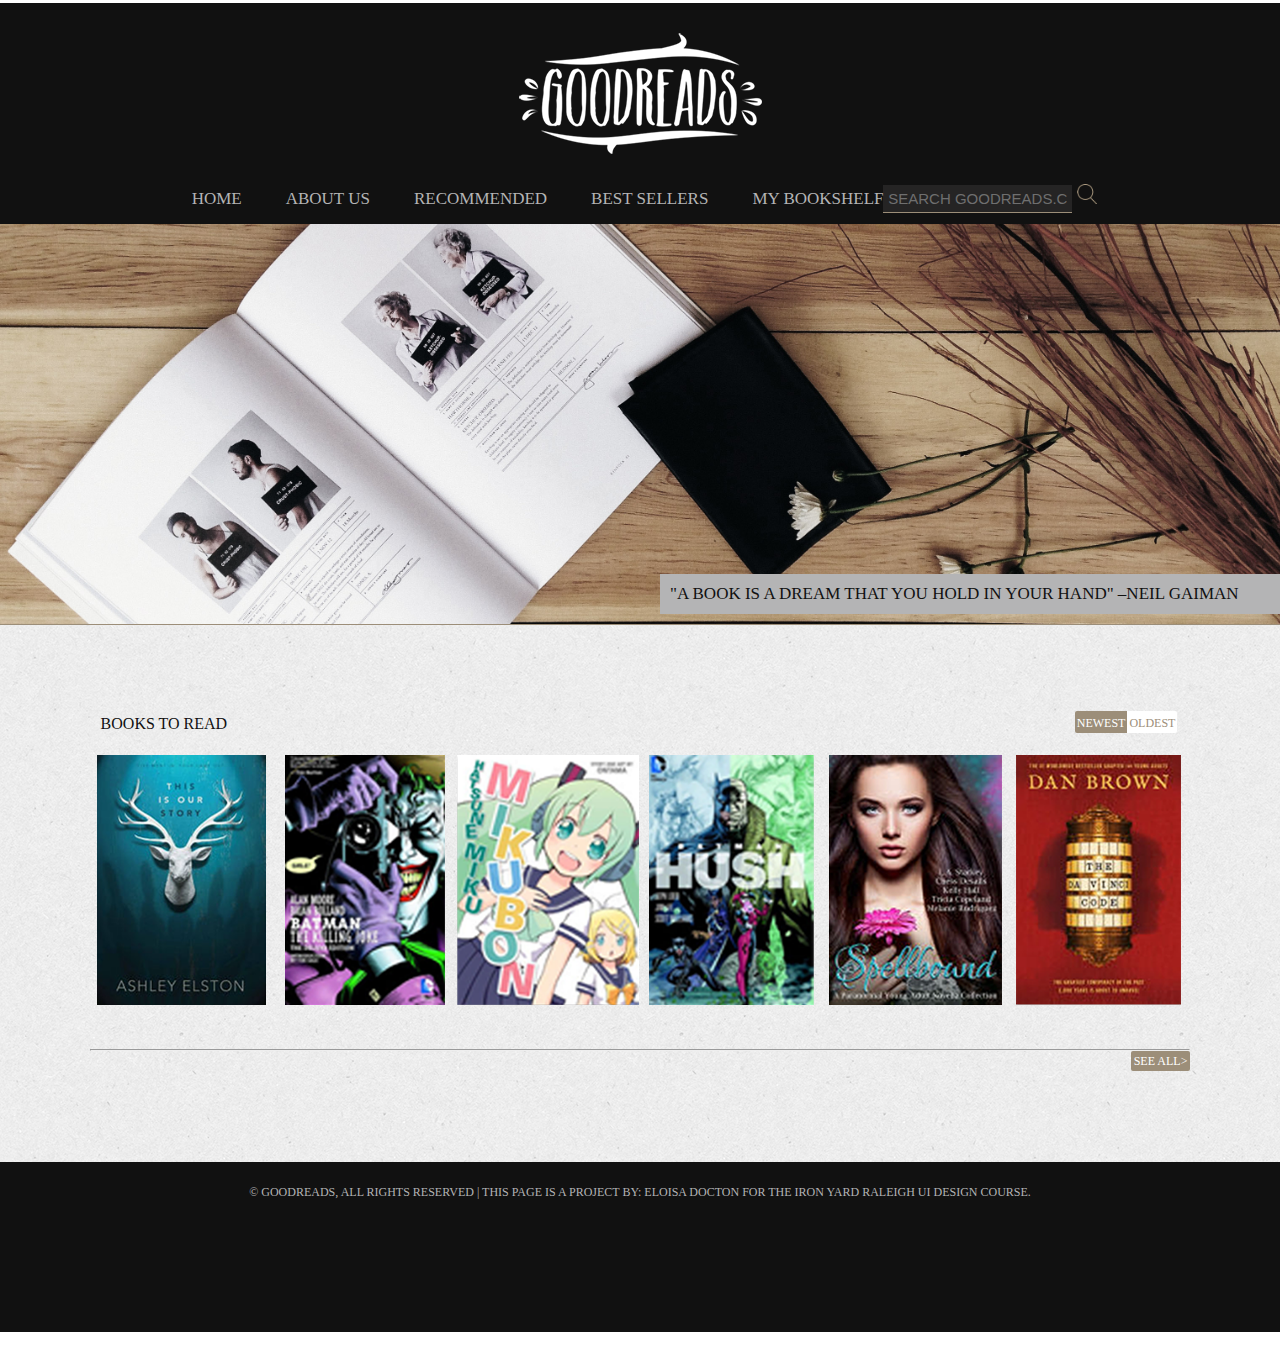
==== index.html @ 39105ea5 "adding files" ====
<!DOCTYPE html>
<html lang="en">
  <head>
    <meta charset="utf-8">
    <title>Bookreads Bookshelf</title>
    <link rel="stylesheet" href="https://necolas.github.io/normalize.css/5.0.0/normalize.css">
    <link rel="stylesheet" href="css/style.css">
    <script src="script.js"></script>
<meta name="viewport" content="width=device-width,initial-scale=1">

<!--BOOM, Javascript-->
<script>
function myFunction() {
    var x = document.getElementById("myTopnav");
    if (x.className === "menu") {
        x.className += " responsive";
    } else {
        x.className = "menu";
    }
}
</script>

<!-- Mike, dropped-->
  </head>
  <body>


<!--Logo Area-->
<header>
  <div id='logo_container'>
    <h1 id='logo'><img src = "images/logosm.png" class="logo" alt = "logo"/></h1>


</header>

<!-- Responsive Navbar-->
<nav>
  <ul class="menu" id="mytopnav">
    <li><a href="#">Home</a></li>
    <li><a href="#">About Us</a></li>
    <li><a href="#">Recommended</a></li>
    <li><a href="#">Best Sellers</a></li>
      <li><a href="#">My Bookshelf</a></li>
      <div id="search" title="Type and hit enter"> <form action="/search" id="searchform" method="get"> <input id="s" name="q" onblur="if (this.value == &quot;&quot;) {this.value = &quot;Search&quot;;}" onfocus="if (this.value == &quot;Search&quot;) {this.value = &quot;&quot;;}" type="text" value="Search Goodreads.com" /><img src="images/search.png" class="searchicon" alt="search this site"> </form></div>
<!-- Media Icon-->
    <li class="icon">
    <a href="javascript:void(0);" style="font-size:15px;" onclick="myFunction()">☰</a>
  </li>
  </ul>
</nav>


<!--Hero-->
<div class="heroimage">
  <div class="message">
    <p>"A book is a dream that you hold in your hand" –Neil Gaiman</p>
  </div>
</div>
<div class="black-divider">
</div>

<!--Books-->
<div class="contentbackgound">

  <div class="title"><a href="#">Books to read</a></div>
  <div class="sort">
    <span class="new"><a href="#">Newest</a></span>
    <span class="old"><a href="#">Oldest</a></span>
  </div>

 <div class="images-container" id="images">
   <div class="images-wrapper">
    <div class="books-in-all-screens">
        <img src="images/book1.png" alt="ashley elston book">
      </div>
    <div class="books-in-medium-device-screens">
        <img src="images/book2.png" alt="batman book">
      </div>
    <div class="books-in-medium-device-screens">
        <img src="images/book3.png" alt="mikubon book">
      </div>
    <div class="books-out-small-device-screens">
        <img src="images/book4.png" alt="batman book">
      </div>
    <div class="books-out-small-device-screens">
        <img src="images/book5.png" alt="ashley elston book">
      </div>
      <div class="books-out-small-device-screens">
        <img src="images/book6.png" alt="batman book">
      </div>
    </div>
    <br>
  <hr>
  <div class="seeall"><a href="#">See all></a></div>
</div>
<br>
<br>
<br>
<br>

<!--
    <div class="title"><a href="#">Books already read</a></div>
    <div class="sort">
      <div class="new"><a href="#">Newest</a></div>
      <div class="old"><a href="#">Oldest</a></div>
    </div>



  <div class="bookimages">
    <img src="images/book7.png" alt="ashley elston book">
    <img src="images/book8.png" alt="batman book">
    <img src="images/book9.png" alt="mikubon book">
    <img src="images/book10.png" alt="batman book" class="fourthimage" />
    <img src="images/book11.png" alt="batman book" class="fourthimage" />
    <img src="images/book12.png" alt="batman book" class="fourthimage" />
  </div>
  <hr>
  <div class="seeall"><a href="#">See all></a></div>

<br>
<br>
<br>
<br>


    <div class="title"><a href="#">Books to review</a></div>
    <div class="sort">
      <div class="new"><a href="#">Newest</a></div>
      <div class="old"><a href="#">Oldest</a></div>
    </div>



  <div class="bookimages">
    <img src="images/book13.jpg" alt="ashley elston book">
    <img src="images/book14.jpg" alt="batman book">
    <img src="images/book15.jpg" alt="mikubon book">
    <img src="images/book16.jpg" alt="batman book" class="fourthimage" />
    <img src="images/book17.jpg" alt="batman book" class="fourthimage" />
    <img src="images/book18.jpg" alt="batman book" class="fourthimage" />
  </div>
  <hr>
  <div class="seeall"><a href="#">See all></a></div>
</div>

-->

</div> <!--Content div close-->
<footer>
   <div class="theend"><a>© Goodreads, all rights reserved    |     This Page is a project by: Eloisa Docton for The Iron Yard Raleigh UI Design Course. </a>
   </div>
</footer>
  </body>
</html>
---- css/style.css ----
/* -- END OF Sass Goodies--*/
/* -- WHOLE PAGE RULES START--*/
* {
  margin: 0;
  padding: 0; }

h1, h2, h3, h4, h5, h6, p {
  margin: 0; }

/* -- WHOLE PAGE RULES END--*/
/* -- LOGO RULES START--*/
#logo_container {
  display: table;
  height: 100%;
  width: 100%;
  text-align: center; }

#logo {
  display: table-cell; }

#logo img {
  margin: 0 auto;
  height: auto;
  vertical-align: middle; }

header {
  background-color: #111111;
  overflow: hidden;
  margin-top: -15px;
  padding-left: 38%;
  padding-right: 38%;
  padding-top: 30px;
  padding-bottom: 30px;
  display: block; }

/* -- WHOLE PAGE RULES END--*/
/* -- NAVBAR RULES START--*/
ul.menu {
  list-style-type: none;
  margin: 0;
  padding-top: 0;
  padding-left: 0;
  padding-right: 0;
  padding-bottom: 10px;
  overflow: hidden;
  background-color: #111111;
  text-align: center; }

ul.menu li {
  display: inline-block; }

ul.menu li a {
  display: inline-block;
  color: #b4b4b5;
  text-align: center;
  padding: 5px 20px;
  text-decoration: none;
  transition: 0.5s;
  font-size: 17px;
  text-decoration: none;
  text-transform: uppercase;
  font-weight: lighter; }

ul.menu li a:hover {
  color: #9c8e79;
  background-color: #363636; }

ul.menu li.icon {
  display: none; }

#search {
  float: right;
  background-color: #111111;
  text-align: left;
  margin-left: -15%;
  margin-right: 11%;
  width: 20%;
  height: 18px; }

#search #s {
  background: #252424;
  color: #6f6f6f;
  text-decoration: none;
  text-transform: uppercase;
  font-weight: lighter;
  font-size: 15px;
  border: 0;
  width: 70%;
  padding: 5px;
  margin: 0;
  outline: none;
  border-bottom: #9c8e79 0.5px solid; }

.searchicon {
  padding-left: 5px;
  display: inline;
  height: 20px; }

/* -- NAVBAR RULES END--*/
/* -- HERO RULES START--*/
.heroimage {
  background-image: url("../images/herophoto.jpg");
  height: 400px;
  background-repeat: no-repeat;
  background-size: cover;
  margin: 0; }

@keyframes demoFade {
  0% {
    opacity: 1; }
  100% {
    opacity: 0; } }
.message {
  float: right;
  padding-top: 350px;
  padding-left: 35%; }
  .message p {
    text-decoration: none;
    text-transform: uppercase;
    font-weight: lighter;
    color: #111111;
    width: 600px;
    height: 20px;
    padding: 10px;
    font-size: 17px;
    background-color: #b4b4b5;
    animation-name: demoFade;
    animation-duration: 10s;
    animation-delay: 1s;
    animation-iteration-count: infinite;
    animation-timing-function: linear;
    animation-direction: alternate; }

.black-divider {
  background-color: #9c8e79;
  height: 1px; }

/* -- HERO RULES END--*/
/* -- CONTENT RULES START--*/
.contentbackgound {
  clear: both;
  background-image: url("../images/backgroundpaper.png");
  background-repeat: repeat;
  background-size: auto;
  padding: 7%;
  margin-bottom: -50px; }

.title {
  float: left;
  margin-left: 1%; }

.title a {
  text-decoration: none;
  text-transform: uppercase;
  font-weight: lighter;
  color: #111111; }

.sort {
  clear: both;
  margin-right: 0;
  margin-top: -2%;
  margin-bottom: 2%;
  float: right; }

.sort a {
  text-decoration: none;
  text-transform: uppercase;
  font-weight: lighter;
  color: #111111;
  font-size: 12px; }

.new {
  float: left;
  padding: 2px;
  background-color: #9c8e79;
  border-top-left-radius: 2px;
  border-bottom-left-radius: 2px; }

.new a {
  color: white; }

.old {
  float: right;
  margin-right: 13px;
  padding: 2px;
  background-color: white;
  border-top-right-radius: 2px;
  border-bottom-right-radius: 2px; }

.old a {
  color: #9c8e79; }

.images-container {
  width: 100%; }

.images-wrapper {
  width: 100%;
  display: flex;
  text-align: center;
  padding-bottom: 2%; }

img {
  height: 250px;
  -webkit-transition: all 1s ease;
  -moz-transition: all 1s ease;
  -o-transition: all 1s ease;
  -ms-transition: all 1s ease;
  transition: all 1s ease; }

img:hover {
  height: 275px; }

.books-in-all-screens {
  flex: 1; }

.books-in-medium-device-screens {
  flex: 1; }

.books-out-small-device-screens {
  flex: 1; }

.seeall {
  float: right; }
  .seeall a {
    text-decoration: none;
    text-transform: uppercase;
    font-weight: lighter;
    color: white;
    font-size: 12px;
    padding: 3px;
    background-color: #9c8e79;
    border-radius: 2px; }

.theend {
  background-color: #111111;
  height: 150px;
  text-align: center;
  padding-top: 20px; }

.theend a {
  color: #b4b4b5;
  text-decoration: none;
  text-transform: uppercase;
  font-weight: lighter;
  font-size: 12px; }

@media (min-width: 479px) and (max-width: 767px) {
  #logo_container {
    display: table;
    text-align: center; }

  #logo {
    display: table-cell;
    vertical-align: middle; }

  #logo img {
    height: auto;
    margin: 0 auto; }

  .books-out-small-device-screens {
    display: none; }

  #search {
    display: none; }

  .message {
    display: none; }

  ul.menu li {
    display: none; }

  ul.menu li.icon {
    float: right;
    display: inline-block; } }
@media (max-width: 478px) {
  #logo_container {
    display: table;
    text-align: center; }

  #logo {
    display: table-cell;
    vertical-align: middle; }

  #logo img {
    height: 90px; }

  .books-out-small-device-screens {
    display: none; }

  .books-in-medium-device-screens {
    display: none; }

  #search {
    display: none; }

  .message {
    display: none; }

  .sort {
    margin-top: -5%; }

  ul.menu li {
    display: none; }

  ul.menu li.icon {
    float: right;
    display: inline-block; }

  .heroimage {
    background-image: url("../images/herophoto.jpg");
    height: 250px;
    background-repeat: no-repeat;
    background-size: cover;
    margin: 0; }

  .images-container {
    width: 100%; }

  .images-wrapper {
    width: 100%;
    display: flex;
    text-align: center;
    padding-bottom: 2%; }

  img {
    height: 300px; } }

/*# sourceMappingURL=style.css.map */
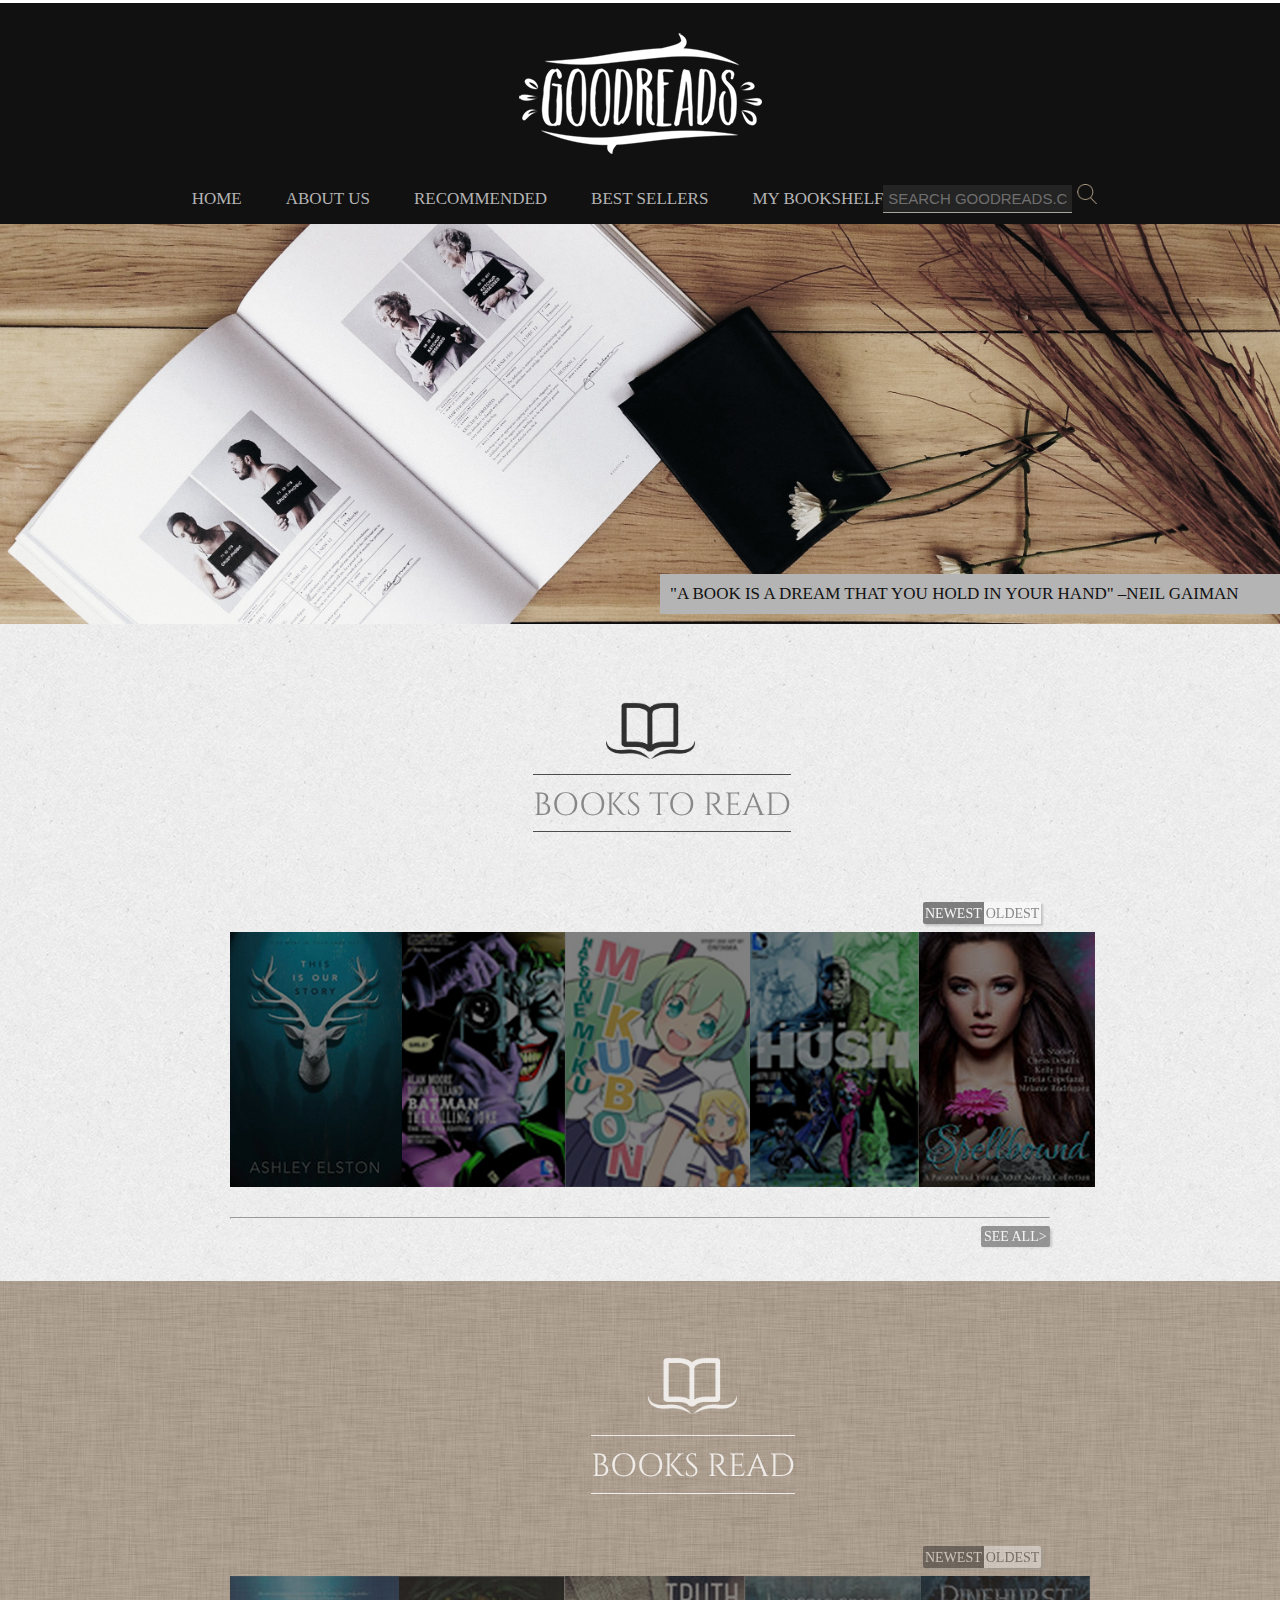
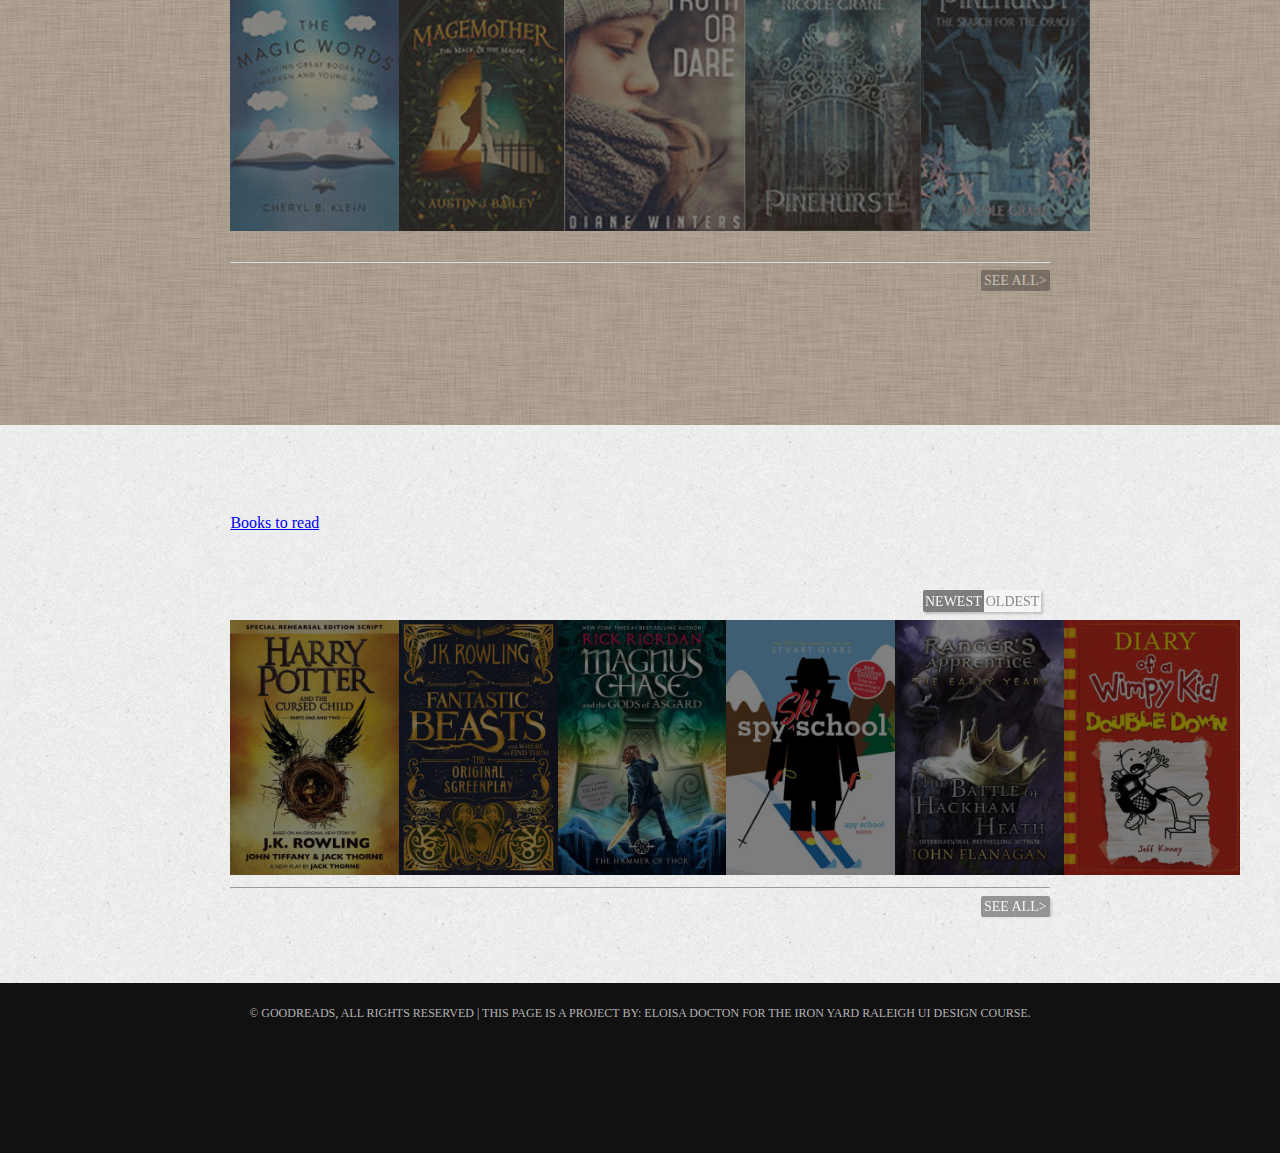
==== commit 81a95461: "adding more goods" ====
--- a/index.html
+++ b/index.html
@@ -7,7 +7,7 @@
     <link rel="stylesheet" href="css/style.css">
     <script src="script.js"></script>
 <meta name="viewport" content="width=device-width,initial-scale=1">
-
+<link href="https://fonts.googleapis.com/css?family=Cinzel" rel="stylesheet">
 <!--BOOM, Javascript-->
 <script>
 function myFunction() {
@@ -20,7 +20,7 @@
 }
 </script>
 
-<!-- Mike, dropped-->
+<!-- Mike, dropped, ... it's the little things for me!-->
   </head>
   <body>
 
@@ -59,10 +59,18 @@
 <div class="black-divider">
 </div>
 
-<!--Books-->
+<!--Books Area-->
 <div class="contentbackgound">
 
-  <div class="title"><a href="#">Books to read</a></div>
+<!--Books To Read-->
+<div class="section-top">
+  <div class="gr-icon"><img src="images/gr-icon.png">
+  </div>
+  <br>
+  <div class="title"><a href="#">Books to read</a>
+  </div>
+</div>
+<br>
   <div class="sort">
     <span class="new"><a href="#">Newest</a></span>
     <span class="old"><a href="#">Oldest</a></span>
@@ -70,23 +78,21 @@
 
  <div class="images-container" id="images">
    <div class="images-wrapper">
-    <div class="books-in-all-screens">
-        <img src="images/book1.png" alt="ashley elston book">
-      </div>
-    <div class="books-in-medium-device-screens">
-        <img src="images/book2.png" alt="batman book">
-      </div>
-    <div class="books-in-medium-device-screens">
-        <img src="images/book3.png" alt="mikubon book">
-      </div>
-    <div class="books-out-small-device-screens">
-        <img src="images/book4.png" alt="batman book">
-      </div>
-    <div class="books-out-small-device-screens">
-        <img src="images/book5.png" alt="ashley elston book">
-      </div>
-      <div class="books-out-small-device-screens">
-        <img src="images/book6.png" alt="batman book">
+    <div class="books-in-all-screens"><div class=brighten><a href="#">
+        <img src="images/book1.png" alt="ashley elston book"></a>
+      </div></div>
+    <div class="books-in-medium-device-screens"><div class=brighten>
+        <a href="#"><img src="images/book2.png" alt="batman book"></a>
+      </div></div>
+    <div class="books-in-medium-device-screens"><div class=brighten><a href="#">
+        <img src="images/book3.png" alt="mikubon book"></a>
+      </div></div>
+    <div class="books-out-small-device-screens"><div class=brighten><a href="#">
+        <img src="images/book4.png" alt="batman book"></a>
+      </div></div>
+    <div class="books-out-small-device-screens"><div class=brighten><a href="#">
+        <img src="images/book5.png" alt="ashley elston book"></a>
+      </div></div>
       </div>
     </div>
     <br>
@@ -97,54 +103,85 @@
 <br>
 <br>
 <br>
+</div>
 
-<!--
-    <div class="title"><a href="#">Books already read</a></div>
-    <div class="sort">
-      <div class="new"><a href="#">Newest</a></div>
-      <div class="old"><a href="#">Oldest</a></div>
+
+<section>
+  <div class="section-two-top">
+    <div class="gr-icon-white"><img src="images/gr-icon-white.png">
     </div>
+    <br>
+<div class="title-light"><a href="#">Books read</a></div>
+<div class="sort">
+  <span class="new"><a href="#">Newest</a></span>
+  <span class="old"><a href="#">Oldest</a></span>
+</div>
+<div class="images-container" id="images">
+  <div class="images-wrapper">
+   <div class="books-in-all-screens"><div class=brighten><a href="#">
+     <img src="images/book7.png" alt="ashley elston book"></a>
+   </div></div>
+   <div class="books-in-medium-device-screens"><div class=brighten><a href="#">
+     <img src="images/book8.png" alt="batman book"></a>
+   </div></div>
+   <div class="books-in-medium-device-screens"><div class=brighten><a href="#">
+     <img src="images/book9.png" alt="mikubon book"></a>
+   </div></div>
+   <div class="books-out-small-device-screens"><div class=brighten><a href="#">
+     <img src="images/book10.png" alt="batman book"></a>
+   </div></div>
+
+     <div class="books-out-small-device-screens"><div class=brighten><a href="#">
+      <img src="images/book12.png" alt="batman book"></a>
+    </div></div>
+   </div>
+   <br>
+ <hr>
+ <div class="seeall"><a href="#">See all></a></div>
+</div>
+<br>
+<br>
+</div>
+<br>
+<br>
+</section>
 
 
 
-  <div class="bookimages">
-    <img src="images/book7.png" alt="ashley elston book">
-    <img src="images/book8.png" alt="batman book">
-    <img src="images/book9.png" alt="mikubon book">
-    <img src="images/book10.png" alt="batman book" class="fourthimage" />
-    <img src="images/book11.png" alt="batman book" class="fourthimage" />
-    <img src="images/book12.png" alt="batman book" class="fourthimage" />
-  </div>
-  <hr>
-  <div class="seeall"><a href="#">See all></a></div>
+<div class="contentbackgound">
+<div class="title"><a href="#">Books to read</a></div>
+<div class="sort">
+  <span class="new"><a href="#">Newest</a></span>
+  <span class="old"><a href="#">Oldest</a></span>
+</div>
+<div class="images-container" id="images">
+  <div class="images-wrapper">
 
-<br>
-<br>
-<br>
-<br>
-
-
-    <div class="title"><a href="#">Books to review</a></div>
-    <div class="sort">
-      <div class="new"><a href="#">Newest</a></div>
-      <div class="old"><a href="#">Oldest</a></div>
-    </div>
-
-
-
-  <div class="bookimages">
-    <img src="images/book13.jpg" alt="ashley elston book">
-    <img src="images/book14.jpg" alt="batman book">
-    <img src="images/book15.jpg" alt="mikubon book">
-    <img src="images/book16.jpg" alt="batman book" class="fourthimage" />
-    <img src="images/book17.jpg" alt="batman book" class="fourthimage" />
-    <img src="images/book18.jpg" alt="batman book" class="fourthimage" />
+  <div class="books-in-all-screens"><div class=brighten><a href="#">
+    <img src="images/book13.jpg" alt="ashley elston book"></a>
+  </div></div>
+  <div class="books-in-medium-device-screens"><div class=brighten><a href="#">
+    <img src="images/book14.jpg" alt="batman book"></a>
+  </div></div>
+  <div class="books-in-medium-device-screens"><div class=brighten><a href="#">
+    <img src="images/book15.jpg" alt="mikubon book"></a>
+  </div></div>
+  <div class="books-out-small-device-screens"><div class=brighten><a href="#">
+    <img src="images/book16.jpg" alt="batman book"></a>
+  </div></div>
+  <div class="books-out-small-device-screens"><div class=brighten><a href="#">
+    <img src="images/book17.jpg" alt="batman book"></a>
+  </div></div>
+  <div class="books-out-small-device-screens"><div class=brighten><a href="#">
+    <img src="images/book18.jpg" alt="batman book"></a>
+  </div></div>
   </div>
   <hr>
   <div class="seeall"><a href="#">See all></a></div>
 </div>
-
--->
+<br>
+<br>
+<br>
 
 </div> <!--Content div close-->
 <footer>
--- a/css/style.css
+++ b/css/style.css
@@ -62,7 +62,7 @@
   font-weight: lighter; }
 
 ul.menu li a:hover {
-  color: #9c8e79;
+  color: #a7a49e;
   background-color: #363636; }
 
 ul.menu li.icon {
@@ -89,7 +89,7 @@
   padding: 5px;
   margin: 0;
   outline: none;
-  border-bottom: #9c8e79 0.5px solid; }
+  border-bottom: #a7a49e 0.5px solid; }
 
 .searchicon {
   padding-left: 5px;
@@ -131,10 +131,6 @@
     animation-timing-function: linear;
     animation-direction: alternate; }
 
-.black-divider {
-  background-color: #9c8e79;
-  height: 1px; }
-
 /* -- HERO RULES END--*/
 /* -- CONTENT RULES START--*/
 .contentbackgound {
@@ -143,72 +139,137 @@
   background-repeat: repeat;
   background-size: auto;
   padding: 7%;
+  padding-left: 18%;
+  padding-right: 18%;
   margin-bottom: -50px; }
 
-.title {
-  float: left;
-  margin-left: 1%; }
-
-.title a {
-  text-decoration: none;
-  text-transform: uppercase;
-  font-weight: lighter;
-  color: #111111; }
+.section-top {
+  margin-right: 10%;
+  opacity: 0.8; }
+  .section-top .gr-icon img {
+    float: left;
+    margin-left: 51%;
+    height: 60px;
+    margin-top: -2%;
+    margin-bottom: 1%; }
+  .section-top .title {
+    clear: both;
+    margin-left: 41%;
+    margin-top: 7%; }
+  .section-top .title a {
+    text-decoration: none;
+    text-transform: uppercase;
+    font-weight: normal;
+    font-family: 'Cinzel', serif;
+    color: #6f6f6f;
+    font-size: 2rem;
+    border-top: 1px #252424 solid;
+    border-bottom: 1px #252424 solid;
+    padding-top: 2%;
+    padding-bottom: 1%; }
+
+.section-two-top {
+  opacity: 0.8; }
+  .section-two-top .gr-icon-white img {
+    float: left;
+    margin-left: 51%;
+    height: 60px;
+    margin-top: -2%;
+    margin-bottom: 1%; }
+  .section-two-top .title-light {
+    clear: both;
+    margin-left: 44%;
+    margin-top: 7%; }
+  .section-two-top .title-light a {
+    text-decoration: none;
+    text-transform: uppercase;
+    font-weight: normal;
+    font-family: 'Cinzel', serif;
+    color: white;
+    font-size: 2rem;
+    border-top: 1px white solid;
+    border-bottom: 1px white solid;
+    padding-top: 2%;
+    padding-bottom: 1%; }
 
 .sort {
   clear: both;
-  margin-right: 0;
-  margin-top: -2%;
-  margin-bottom: 2%;
-  float: right; }
+  margin-right: 1%;
+  margin-top: 7%;
+  margin-bottom: 1%;
+  float: right;
+  box-shadow: 2px 2px 2px #999999;
+  opacity: 0.5; }
 
 .sort a {
   text-decoration: none;
   text-transform: uppercase;
   font-weight: lighter;
   color: #111111;
-  font-size: 12px; }
+  font-size: 14px; }
 
 .new {
   float: left;
   padding: 2px;
-  background-color: #9c8e79;
+  background-color: #111111;
   border-top-left-radius: 2px;
   border-bottom-left-radius: 2px; }
 
 .new a {
   color: white; }
 
+.new a:hover {
+  color: white;
+  font-weight: bold; }
+
 .old {
   float: right;
-  margin-right: 13px;
   padding: 2px;
   background-color: white;
   border-top-right-radius: 2px;
   border-bottom-right-radius: 2px; }
 
 .old a {
-  color: #9c8e79; }
+  color: #252525; }
+
+.old a:hover {
+  color: #252525;
+  font-weight: bold; }
+
+.images-container img {
+  height: 255px; }
 
 .images-container {
+  margin-top: 8%;
+  margin-right: 2%;
   width: 100%; }
 
 .images-wrapper {
   width: 100%;
   display: flex;
   text-align: center;
-  padding-bottom: 2%; }
-
-img {
-  height: 250px;
+  padding-bottom: 1%;
+  object-fit: contain; }
+
+.brighten img {
+  -webkit-filter: brightness(50%);
   -webkit-transition: all 1s ease;
   -moz-transition: all 1s ease;
   -o-transition: all 1s ease;
   -ms-transition: all 1s ease;
   transition: all 1s ease; }
 
-img:hover {
-  height: 275px; }
+.brighten img:hover {
+  -webkit-filter: brightness(110%); }
+
+section {
+  background-image: url("../images/backgroundpaperwhite.png");
+  background-repeat: repeat;
+  background-size: auto;
+  padding: 7%;
+  padding-left: 18%;
+  padding-right: 18%;
+  margin-top: -50px; }
 
 .books-in-all-screens {
   flex: 1; }
@@ -220,16 +281,22 @@
   flex: 1; }
 
 .seeall {
-  float: right; }
+  margin-top: 1%;
+  float: right;
+  box-shadow: 2px 2px 2px #999999;
+  opacity: 0.4; }
   .seeall a {
     text-decoration: none;
     text-transform: uppercase;
     font-weight: lighter;
     color: white;
-    font-size: 12px;
+    font-size: 14px;
     padding: 3px;
-    background-color: #9c8e79;
+    background-color: #111111;
     border-radius: 2px; }
+  .seeall a:hover {
+    color: white;
+    font-weight: bold; }
 
 .theend {
   background-color: #111111;
@@ -246,8 +313,7 @@
 
 @media (min-width: 479px) and (max-width: 767px) {
   #logo_container {
-    display: table;
-    text-align: center; }
+    display: table; }
 
   #logo {
     display: table-cell;
@@ -255,7 +321,7 @@
 
   #logo img {
     height: auto;
-    margin: 0 auto; }
+    margin-left: -40%; }
 
   .books-out-small-device-screens {
     display: none; }
@@ -282,7 +348,8 @@
     vertical-align: middle; }
 
   #logo img {
-    height: 90px; }
+    height: 90px;
+    margin-left: -40%; }
 
   .books-out-small-device-screens {
     display: none; }
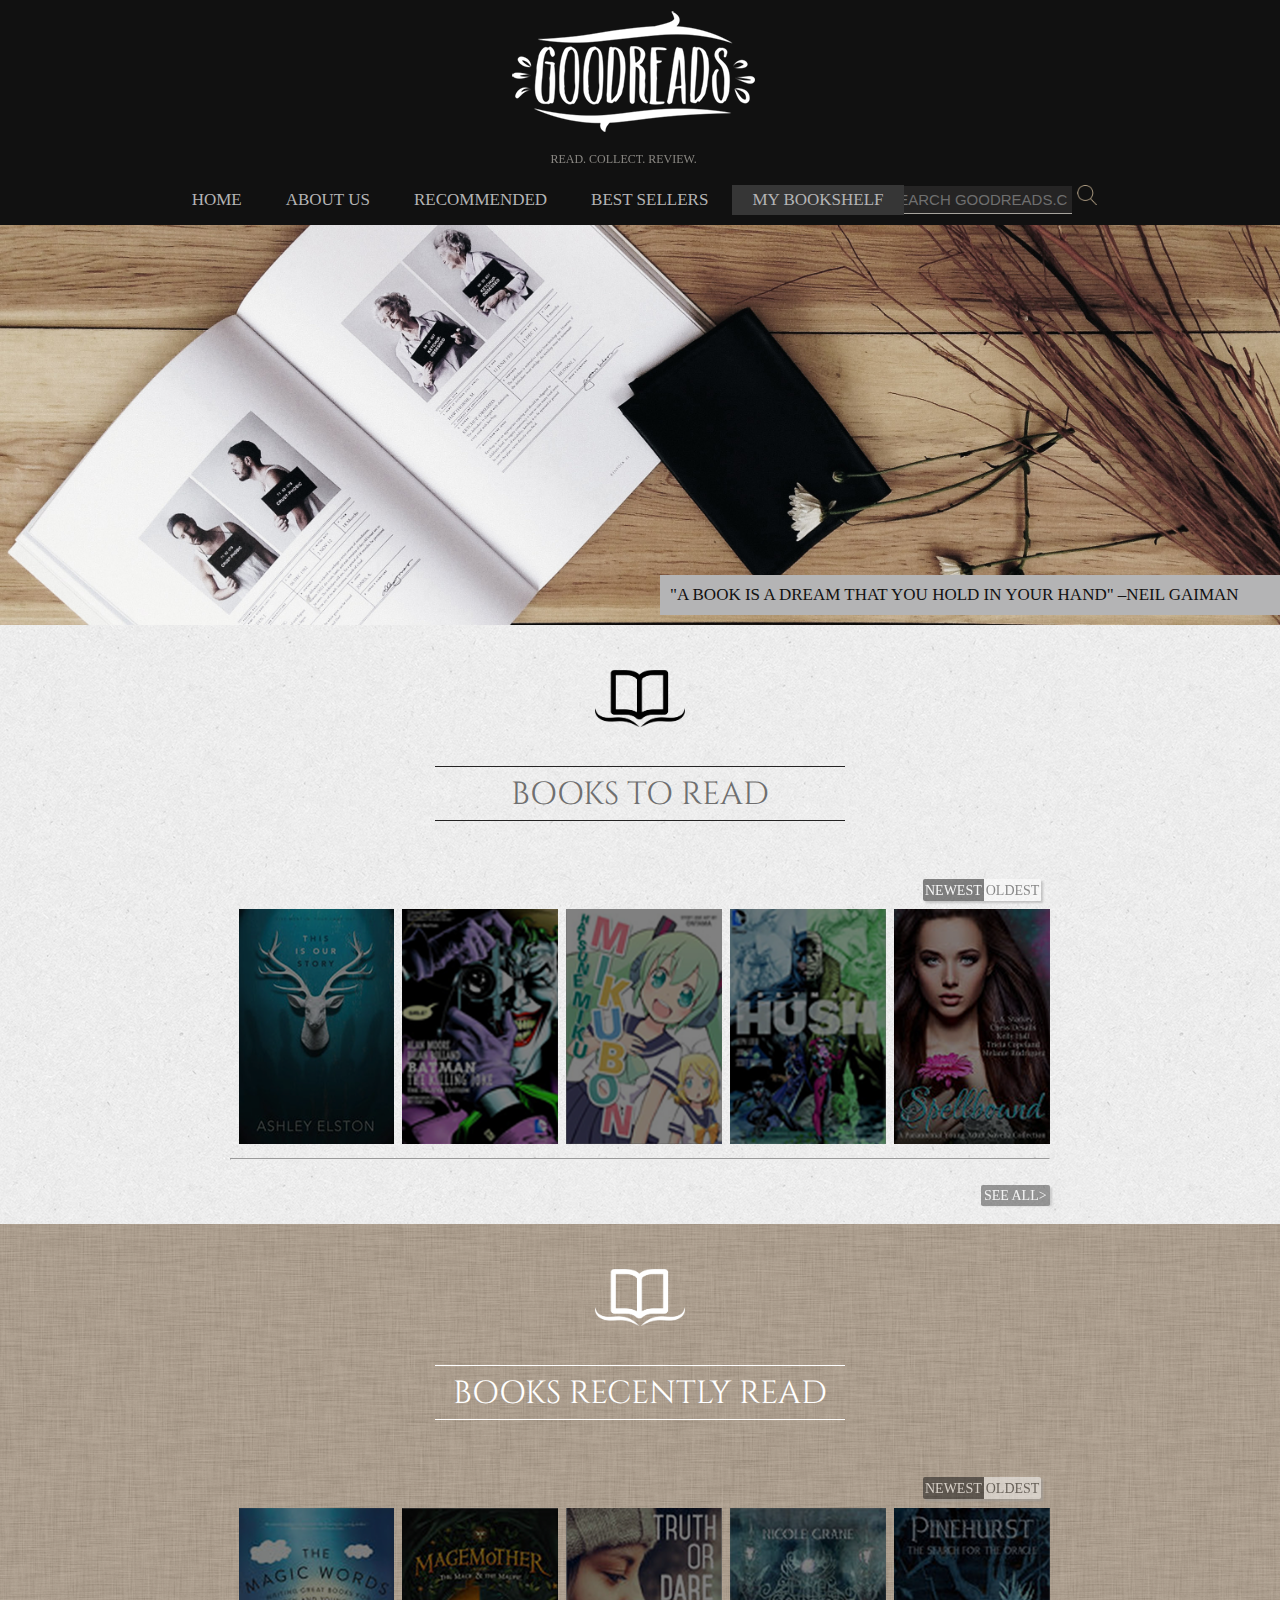
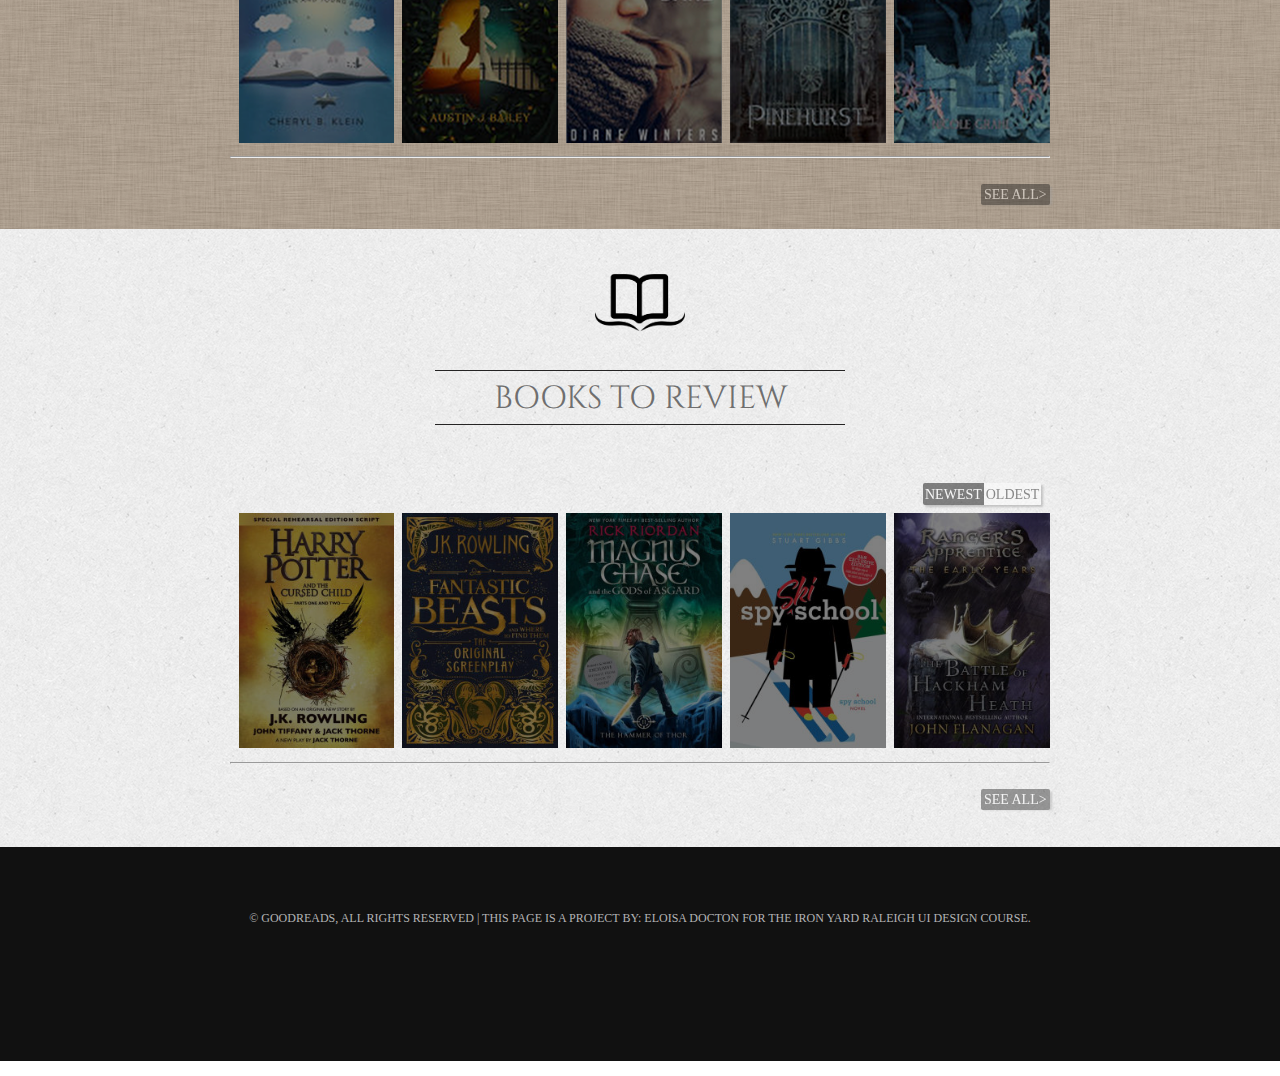
==== commit e9074cac: "updated code" ====
--- a/index.html
+++ b/index.html
@@ -1,14 +1,14 @@
 <!DOCTYPE html>
 <html lang="en">
-  <head>
-    <meta charset="utf-8">
-    <title>Bookreads Bookshelf</title>
-    <link rel="stylesheet" href="https://necolas.github.io/normalize.css/5.0.0/normalize.css">
-    <link rel="stylesheet" href="css/style.css">
-    <script src="script.js"></script>
+  <head>
+    <meta charset="utf-8">
+    <title>Bookreads Bookshelf</title>
+    <link rel="stylesheet" href="https://necolas.github.io/normalize.css/5.0.0/normalize.css">
+    <link rel="stylesheet" href="css/style.css">
+    <script src="script.js"></script>
 <meta name="viewport" content="width=device-width,initial-scale=1">
 <link href="https://fonts.googleapis.com/css?family=Cinzel" rel="stylesheet">
-<!--BOOM, Javascript-->
+<!--A little Javascript-->
 <script>
 function myFunction() {
     var x = document.getElementById("myTopnav");
@@ -19,18 +19,18 @@
     }
 }
 </script>
-
-<!-- Mike, dropped, ... it's the little things for me!-->
-  </head>
-  <body>
-
-
+  </head>
+  <body>
 <!--Logo Area-->
 <header>
-  <div id='logo_container'>
-    <h1 id='logo'><img src = "images/logosm.png" class="logo" alt = "logo"/></h1>
-
-
+  <!-- <div id='logo_container'> -->
+    <div id='logo'>
+      <img src = "images/logosm.png" alt ="logo">
+    </div>
+    <div class="slogan">
+      <p>Read. Collect. Review.</p>
+    </div>
+  <!-- </div> -->
 </header>
 
 <!-- Responsive Navbar-->
@@ -40,153 +40,174 @@
     <li><a href="#">About Us</a></li>
     <li><a href="#">Recommended</a></li>
     <li><a href="#">Best Sellers</a></li>
-      <li><a href="#">My Bookshelf</a></li>
+      <li><a class="active" href="#">My Bookshelf</a></li>
       <div id="search" title="Type and hit enter"> <form action="/search" id="searchform" method="get"> <input id="s" name="q" onblur="if (this.value == &quot;&quot;) {this.value = &quot;Search&quot;;}" onfocus="if (this.value == &quot;Search&quot;) {this.value = &quot;&quot;;}" type="text" value="Search Goodreads.com" /><img src="images/search.png" class="searchicon" alt="search this site"> </form></div>
-<!-- Media Icon-->
+<!-- Media Menu Icon-->
     <li class="icon">
     <a href="javascript:void(0);" style="font-size:15px;" onclick="myFunction()">☰</a>
-  </li>
+    </li>
   </ul>
 </nav>
-
-
 <!--Hero-->
 <div class="heroimage">
   <div class="message">
     <p>"A book is a dream that you hold in your hand" –Neil Gaiman</p>
   </div>
 </div>
-<div class="black-divider">
-</div>
-
 <!--Books Area-->
-<div class="contentbackgound">
-
-<!--Books To Read-->
-<div class="section-top">
-  <div class="gr-icon"><img src="images/gr-icon.png">
-  </div>
-  <br>
-  <div class="title"><a href="#">Books to read</a>
-  </div>
-</div>
-<br>
+<div class="contentbackground">
+
+<!--Books To Read Section-->
+  <!--Book Icon-->
+<div class="title-box">
+  <div class="gr-icon"><img src="images/gr-icon.png" alt="book icon">
+    </div>
+  <div class="title"><p>Books to read</p>
+  </div>
+</div>
+<!--Sort Books Buttons-->
   <div class="sort">
     <span class="new"><a href="#">Newest</a></span>
     <span class="old"><a href="#">Oldest</a></span>
   </div>
-
- <div class="images-container" id="images">
-   <div class="images-wrapper">
+<!--Books To Read Row-->
+<div class="images-container">
     <div class="books-in-all-screens"><div class=brighten><a href="#">
-        <img src="images/book1.png" alt="ashley elston book"></a>
-      </div></div>
-    <div class="books-in-medium-device-screens"><div class=brighten>
-        <a href="#"><img src="images/book2.png" alt="batman book"></a>
-      </div></div>
+      <img src="images/book1.png" alt="ashley elston book"></a>
+    </div>
+  </div>
     <div class="books-in-medium-device-screens"><div class=brighten><a href="#">
-        <img src="images/book3.png" alt="mikubon book"></a>
-      </div></div>
+      <img src="images/book2.png" alt="batman book"></a>
+    </div>
+  </div>
+    <div class="books-in-medium-device-screens"><div class=brighten><a href="#">
+      <img src="images/book3.png" alt="mikubon book"></a>
+    </div>
+  </div>
     <div class="books-out-small-device-screens"><div class=brighten><a href="#">
-        <img src="images/book4.png" alt="batman book"></a>
-      </div></div>
+      <img src="images/book4.png" alt="batman book"></a>
+    </div>
+  </div>
     <div class="books-out-small-device-screens"><div class=brighten><a href="#">
-        <img src="images/book5.png" alt="ashley elston book"></a>
-      </div></div>
+      <img src="images/book5.png" alt="ashley elston book"></a>
+    </div>
+  </div>
+</div>
+<hr>
+ <br>
+  <div class="seeall"><a href="#">See all></a>
+  </div>
+</div><!--End of container-->
+<br>
+<br>
+<br>
+<br>
+
+<!--Books Read Section-->
+  <!--Book Icon-->
+<div class="contentbackground-two">
+  <div class="title-box">
+    <div class="gr-icon-white"><img src="images/gr-icon-white.png" alt="book icon">
       </div>
-    </div>
-    <br>
-  <hr>
-  <div class="seeall"><a href="#">See all></a></div>
-</div>
-<br>
-<br>
-<br>
-<br>
-</div>
-
-
-<section>
-  <div class="section-two-top">
-    <div class="gr-icon-white"><img src="images/gr-icon-white.png">
-    </div>
-    <br>
-<div class="title-light"><a href="#">Books read</a></div>
+    <div class="title-white"><p>Books recently read</p>
+    </div>
+  </div>
+<!--Sort Books Buttons-->
 <div class="sort">
   <span class="new"><a href="#">Newest</a></span>
   <span class="old"><a href="#">Oldest</a></span>
 </div>
-<div class="images-container" id="images">
-  <div class="images-wrapper">
+<!--Books Read Row-->
+<div class="images-container">
    <div class="books-in-all-screens"><div class=brighten><a href="#">
      <img src="images/book7.png" alt="ashley elston book"></a>
-   </div></div>
+   </div>
+ </div>
    <div class="books-in-medium-device-screens"><div class=brighten><a href="#">
      <img src="images/book8.png" alt="batman book"></a>
-   </div></div>
+   </div>
+ </div>
    <div class="books-in-medium-device-screens"><div class=brighten><a href="#">
      <img src="images/book9.png" alt="mikubon book"></a>
-   </div></div>
+   </div>
+ </div>
    <div class="books-out-small-device-screens"><div class=brighten><a href="#">
      <img src="images/book10.png" alt="batman book"></a>
-   </div></div>
-
-     <div class="books-out-small-device-screens"><div class=brighten><a href="#">
-      <img src="images/book12.png" alt="batman book"></a>
-    </div></div>
-   </div>
+   </div>
+ </div>
+  <div class="books-out-small-device-screens"><div class=brighten><a href="#">
+    <img src="images/book12.png" alt="batman book"></a>
+      </div>
+    </div>
+  </div>
+ <hr>
    <br>
- <hr>
- <div class="seeall"><a href="#">See all></a></div>
-</div>
-<br>
-<br>
-</div>
-<br>
-<br>
-</section>
-
-
-
-<div class="contentbackgound">
-<div class="title"><a href="#">Books to read</a></div>
-<div class="sort">
+<!--Small Underline and "See all" Button-->
+<div class="see-all-button">
+ <div class="seeall"><a href="#">See all></a>
+ </div>
+ </div>
+ <br>
+ <br>
+ <br>
+ <br>
+ </div><!--End of container-->
+
+
+<!--Books to review section-->
+  <!--Book Icon-->
+  <div class="contentbackgound-three">
+  <div class="title-box">
+  <div class="gr-icon"><img src="images/gr-icon.png" alt="book icon">
+  </div>
+  <div class="title"><p>Books to review</p>
+  </div>
+  </div>
+  <!--Sort Books Buttons-->
+  <div class="sort">
   <span class="new"><a href="#">Newest</a></span>
   <span class="old"><a href="#">Oldest</a></span>
-</div>
-<div class="images-container" id="images">
-  <div class="images-wrapper">
-
+  </div>
+  <!--Books Read Row-->
+  <div class="images-container">
   <div class="books-in-all-screens"><div class=brighten><a href="#">
-    <img src="images/book13.jpg" alt="ashley elston book"></a>
-  </div></div>
+  <img src="images/book13.jpg" alt="ashley elston book"></a>
+  </div>
+  </div>
   <div class="books-in-medium-device-screens"><div class=brighten><a href="#">
-    <img src="images/book14.jpg" alt="batman book"></a>
-  </div></div>
+  <img src="images/book14.jpg" alt="batman book"></a>
+  </div>
+  </div>
   <div class="books-in-medium-device-screens"><div class=brighten><a href="#">
-    <img src="images/book15.jpg" alt="mikubon book"></a>
-  </div></div>
+  <img src="images/book15.jpg" alt="mikubon book"></a>
+  </div>
+  </div>
   <div class="books-out-small-device-screens"><div class=brighten><a href="#">
-    <img src="images/book16.jpg" alt="batman book"></a>
-  </div></div>
+  <img src="images/book16.jpg" alt="batman book"></a>
+  </div>
+  </div>
   <div class="books-out-small-device-screens"><div class=brighten><a href="#">
-    <img src="images/book17.jpg" alt="batman book"></a>
-  </div></div>
-  <div class="books-out-small-device-screens"><div class=brighten><a href="#">
-    <img src="images/book18.jpg" alt="batman book"></a>
-  </div></div>
+  <img src="images/book17.jpg" alt="batman book"></a>
+  </div>
+  </div>
   </div>
   <hr>
-  <div class="seeall"><a href="#">See all></a></div>
-</div>
-<br>
-<br>
-<br>
-
-</div> <!--Content div close-->
+  <br>
+  <!--Small Underline and "See all" Button-->
+  <div class="see-all-button">
+  <div class="seeall"><a href="#">See all></a>
+  </div>
+  </div>
+  <br>
+  <br>
+  <br>
+  <br>
+  </div><!--End of container-->
+
+
 <footer>
-   <div class="theend"><a>© Goodreads, all rights reserved    |     This Page is a project by: Eloisa Docton for The Iron Yard Raleigh UI Design Course. </a>
-   </div>
+   <p>© Goodreads, all rights reserved    |     This Page is a project by: Eloisa Docton for The Iron Yard Raleigh UI Design Course. </p>
 </footer>
-  </body>
+
+  </body>
 </html>
--- a/css/style.css
+++ b/css/style.css
@@ -9,29 +9,33 @@
 
 /* -- WHOLE PAGE RULES END--*/
 /* -- LOGO RULES START--*/
-#logo_container {
-  display: table;
-  height: 100%;
-  width: 100%;
-  text-align: center; }
-
-#logo {
-  display: table-cell; }
-
-#logo img {
-  margin: 0 auto;
-  height: auto;
-  vertical-align: middle; }
-
 header {
   background-color: #111111;
   overflow: hidden;
   margin-top: -15px;
-  padding-left: 38%;
-  padding-right: 38%;
-  padding-top: 30px;
-  padding-bottom: 30px;
-  display: block; }
+  height: 200px;
+  width: 100%; }
+
+#logo {
+  width: 100%; }
+
+#logo img {
+  margin-left: 40%;
+  margin-top: 2%;
+  height: auto;
+  vertical-align: middle;
+  padding: 0; }
+
+.slogan {
+  text-decoration: none;
+  text-transform: uppercase;
+  font-weight: lighter;
+  color: #a7a49e;
+  margin-left: 43%;
+  margin-bottom: 2%;
+  padding-top: 20px;
+  font-size: 12px;
+  opacity: 0.8; }
 
 /* -- WHOLE PAGE RULES END--*/
 /* -- NAVBAR RULES START--*/
@@ -95,6 +99,9 @@
   padding-left: 5px;
   display: inline;
   height: 20px; }
+
+.active {
+  background-color: #363636; }
 
 /* -- NAVBAR RULES END--*/
 /* -- HERO RULES START--*/
@@ -133,30 +140,103 @@
 
 /* -- HERO RULES END--*/
 /* -- CONTENT RULES START--*/
-.contentbackgound {
+.contentbackground {
   clear: both;
   background-image: url("../images/backgroundpaper.png");
   background-repeat: repeat;
   background-size: auto;
-  padding: 7%;
   padding-left: 18%;
   padding-right: 18%;
-  margin-bottom: -50px; }
-
-.section-top {
-  margin-right: 10%;
-  opacity: 0.8; }
-  .section-top .gr-icon img {
+  padding-bottom: 4%; }
+
+.contentbackground-two {
+  background-image: url("../images/backgroundpaperwhite.png");
+  background-repeat: repeat;
+  background-size: auto;
+  padding-left: 18%;
+  padding-right: 18%;
+  padding-bottom: 3%;
+  margin-top: -6%; }
+
+.contentbackgound-three {
+  clear: both;
+  background-image: url("../images/backgroundpaper.png");
+  background-repeat: repeat;
+  background-size: auto;
+  padding-left: 18%;
+  padding-right: 18%;
+  padding-bottom: 5%;
+  margin-top: -4.5%;
+  margin-bottom: -5.5%; }
+
+.title-box {
+  margin-left: 25%;
+  margin-right: 25%;
+  position: relative;
+  padding-top: 5%; }
+
+.gr-icon img {
+  margin-left: -45px;
+  margin-right: -30px;
+  margin-bottom: 0;
+  width: 90px;
+  height: 61px;
+  position: absolute;
+  left: 50%;
+  right: 50%; }
+
+.title p {
+  text-decoration: none;
+  text-transform: uppercase;
+  font-weight: normal;
+  font-family: 'Cinzel', serif;
+  color: #6f6f6f;
+  font-size: 2rem;
+  border-top: 1px #252424 solid;
+  border-bottom: 1px #252424 solid;
+  padding-top: 1.5%;
+  padding-bottom: 1%;
+  margin-top: 100px;
+  text-align: center; }
+
+.title-white p {
+  text-decoration: none;
+  text-transform: uppercase;
+  font-weight: normal;
+  font-family: 'Cinzel', serif;
+  color: white;
+  font-size: 2rem;
+  border-top: 1px white solid;
+  border-bottom: 1px white solid;
+  padding-top: 1.5%;
+  padding-bottom: 1%;
+  margin-top: 100px;
+  text-align: center; }
+
+.gr-icon-white img {
+  margin-left: -45px;
+  margin-right: -30px;
+  margin-bottom: 0;
+  width: 90px;
+  height: 61px;
+  position: absolute;
+  left: 50%;
+  right: 50%; }
+
+.section-three-top {
+  margin-right: 10%; }
+  .section-three-top .gr-icon img {
+    clear: both;
     float: left;
-    margin-left: 51%;
+    margin-left: 50%;
+    margin-top: -2%;
     height: 60px;
-    margin-top: -2%;
-    margin-bottom: 1%; }
-  .section-top .title {
+    opacity: 0.8; }
+  .section-three-top .title {
     clear: both;
-    margin-left: 41%;
-    margin-top: 7%; }
-  .section-top .title a {
+    margin-left: 38%;
+    margin-top: 9%; }
+  .section-three-top .title a {
     text-decoration: none;
     text-transform: uppercase;
     font-weight: normal;
@@ -168,30 +248,6 @@
     padding-top: 2%;
     padding-bottom: 1%; }
 
-.section-two-top {
-  opacity: 0.8; }
-  .section-two-top .gr-icon-white img {
-    float: left;
-    margin-left: 51%;
-    height: 60px;
-    margin-top: -2%;
-    margin-bottom: 1%; }
-  .section-two-top .title-light {
-    clear: both;
-    margin-left: 44%;
-    margin-top: 7%; }
-  .section-two-top .title-light a {
-    text-decoration: none;
-    text-transform: uppercase;
-    font-weight: normal;
-    font-family: 'Cinzel', serif;
-    color: white;
-    font-size: 2rem;
-    border-top: 1px white solid;
-    border-bottom: 1px white solid;
-    padding-top: 2%;
-    padding-bottom: 1%; }
-
 .sort {
   clear: both;
   margin-right: 1%;
@@ -237,14 +293,11 @@
   font-weight: bold; }
 
 .images-container img {
-  height: 255px; }
+  height: 235px;
+  padding: 0 2% 1% 5%;
+  width: 95%; }
 
 .images-container {
-  margin-top: 8%;
-  margin-right: 2%;
-  width: 100%; }
-
-.images-wrapper {
   width: 100%;
   display: flex;
   text-align: center;
@@ -261,15 +314,6 @@
 
 .brighten img:hover {
   -webkit-filter: brightness(110%); }
-
-section {
-  background-image: url("../images/backgroundpaperwhite.png");
-  background-repeat: repeat;
-  background-size: auto;
-  padding: 7%;
-  padding-left: 18%;
-  padding-right: 18%;
-  margin-top: -50px; }
 
 .books-in-all-screens {
   flex: 1; }
@@ -298,73 +342,53 @@
     color: white;
     font-weight: bold; }
 
-.theend {
+footer {
   background-color: #111111;
   height: 150px;
   text-align: center;
-  padding-top: 20px; }
-
-.theend a {
+  padding-top: 5%;
+  margin-bottom: -10%; }
+
+footer p {
   color: #b4b4b5;
   text-decoration: none;
   text-transform: uppercase;
   font-weight: lighter;
   font-size: 12px; }
 
-@media (min-width: 479px) and (max-width: 767px) {
-  #logo_container {
-    display: table; }
+/*Tablet sizes */
+@media (min-width: 668px) and (max-width: 1024px) {
+  #search {
+    display: none; }
 
   #logo {
-    display: table-cell;
-    vertical-align: middle; }
+    width: 100%; }
 
   #logo img {
-    height: auto;
-    margin-left: -40%; }
+    height: 100px;
+    margin-left: 40%;
+    vertical-align: middle;
+    padding-top: 5%; }
+
+  .slogan {
+    text-decoration: none;
+    text-transform: uppercase;
+    font-weight: lighter;
+    color: #a7a49e;
+    margin-left: 44%;
+    margin-bottom: 2%;
+    padding-top: 20px;
+    font-size: 12px;
+    opacity: 0.8; }
+
+  .slogan a {
+    text-align: center; }
 
   .books-out-small-device-screens {
     display: none; }
 
-  #search {
-    display: none; }
-
   .message {
     display: none; }
-
-  ul.menu li {
-    display: none; }
-
-  ul.menu li.icon {
-    float: right;
-    display: inline-block; } }
-@media (max-width: 478px) {
-  #logo_container {
-    display: table;
-    text-align: center; }
-
-  #logo {
-    display: table-cell;
-    vertical-align: middle; }
-
-  #logo img {
-    height: 90px;
-    margin-left: -40%; }
-
-  .books-out-small-device-screens {
-    display: none; }
-
-  .books-in-medium-device-screens {
-    display: none; }
-
-  #search {
-    display: none; }
-
-  .message {
-    display: none; }
-
-  .sort {
-    margin-top: -5%; }
 
   ul.menu li {
     display: none; }
@@ -372,6 +396,9 @@
   ul.menu li.icon {
     float: right;
     display: inline-block; }
+
+  .sort {
+    display: none; }
 
   .heroimage {
     background-image: url("../images/herophoto.jpg");
@@ -380,16 +407,226 @@
     background-size: cover;
     margin: 0; }
 
+  .contentbackground {
+    padding-bottom: 5%;
+    padding-left: 12%;
+    padding-right: 12%; }
+
+  .contentbackground-two {
+    margin-top: -10%;
+    margin-bottom: -8%;
+    padding-left: 12%;
+    padding-right: 12%; }
+
+  .contentbackgound-three {
+    margin-bottom: -8%; }
+
+  .gr-icon img {
+    margin-left: -30px;
+    margin-right: -20px;
+    margin-bottom: 0;
+    width: 60px;
+    height: 41px;
+    position: absolute;
+    left: 50%;
+    right: 50%; }
+
+  .gr-icon-white img {
+    margin-left: -30px;
+    margin-right: -20px;
+    margin-bottom: 0;
+    width: 60px;
+    height: 41px;
+    position: absolute;
+    left: 50%;
+    right: 50%; }
+
+  .title-box {
+    padding-bottom: 5%; }
+
+  .title p {
+    font-size: 1.5rem;
+    margin-top: 50px; }
+
+  .title-white p {
+    font-size: 1.5rem;
+    margin-top: 50px; }
+
+  .images-container img {
+    padding: 0 2% 1% 5%;
+    width: auto; }
+
   .images-container {
-    width: 100%; }
-
-  .images-wrapper {
     width: 100%;
+    height: 200px;
     display: flex;
     text-align: center;
-    padding-bottom: 2%; }
-
-  img {
-    height: 300px; } }
+    padding-bottom: 1%;
+    object-fit: contain;
+    overflow: hidden; }
+
+  .seeall {
+    float: none;
+    opacity: 0.3;
+    box-shadow: none; }
+    .seeall a {
+      font-size: 14px;
+      padding-left: 40%;
+      padding-right: 40%;
+      border-radius: 2px;
+      margin-left: 5%; }
+    .seeall p {
+      text-align: center; }
+
+  hr {
+    display: none; }
+
+  footer {
+    background-color: #111111;
+    height: 150px;
+    text-align: center;
+    padding-top: 5%;
+    margin-bottom: -10%; }
+
+  footer p {
+    color: #b4b4b5;
+    text-decoration: none;
+    text-transform: uppercase;
+    font-weight: lighter;
+    font-size: 12px; } }
+@media (max-width: 667px) {
+  #search {
+    display: none; }
+
+  #logo img {
+    padding-top: 10%;
+    height: 80px;
+    margin-left: 30%;
+    vertical-align: middle;
+    padding-bottom: 1%; }
+
+  .slogan {
+    text-decoration: none;
+    text-transform: uppercase;
+    font-weight: lighter;
+    color: #a7a49e;
+    margin-left: 33%;
+    margin-bottom: 2%;
+    padding-top: 20px;
+    font-size: 12px;
+    opacity: 0.8; }
+
+  .books-out-small-device-screens {
+    display: none; }
+
+  .books-in-medium-device-screens {
+    display: none; }
+
+  .message {
+    display: none; }
+
+  .sort {
+    display: none; }
+
+  ul.menu li {
+    display: none; }
+
+  ul.menu li.icon {
+    float: right;
+    display: inline-block; }
+
+  .heroimage {
+    background-image: url("../images/herophoto.jpg");
+    height: 250px;
+    background-repeat: no-repeat;
+    background-size: cover;
+    margin: 0; }
+
+  .contentbackground {
+    padding-bottom: 15%;
+    margin-bottom: -20%;
+    padding-left: 14%;
+    padding-right: 14%; }
+
+  .contentbackground-two {
+    margin-top: -3%;
+    padding-left: 14%;
+    padding-right: 14%; }
+
+  .contentbackgound-three {
+    padding-bottom: 5%; }
+
+  .gr-icon img {
+    margin-left: -30px;
+    margin-right: -20px;
+    margin-bottom: 0;
+    width: 60px;
+    height: 41px;
+    position: absolute;
+    left: 50%;
+    right: 50%; }
+
+  .gr-icon-white img {
+    margin-left: -30px;
+    margin-right: -20px;
+    margin-bottom: 0;
+    width: 60px;
+    height: 41px;
+    position: absolute;
+    left: 50%;
+    right: 50%; }
+
+  .title-box {
+    padding-top: 15%;
+    padding-bottom: 5%; }
+
+  .title p {
+    font-size: 1rem;
+    margin-top: 60px; }
+
+  .title-white p {
+    font-size: 1rem;
+    margin-top: 60px; }
+
+  hr {
+    display: none; }
+
+  .images-container img {
+    height: auto;
+    padding: 0;
+    margin-left: 0;
+    margin-right: 0;
+    margin-bottom: 3%;
+    margin-top: 2%; }
+
+  .seeall {
+    float: none;
+    opacity: 0.3;
+    box-shadow: none; }
+    .seeall a {
+      font-size: 1rem;
+      padding-left: 28%;
+      padding-right: 28%;
+      padding-top: 5%;
+      padding-bottom: 5%;
+      margin-left: 8%;
+      border-radius: 2px;
+      text-align: center; }
+    .seeall p {
+      text-align: center; }
+
+  footer {
+    background-color: #111111;
+    height: 150px;
+    text-align: center;
+    padding-top: 5%;
+    margin-bottom: -10%; }
+
+  footer p {
+    color: #b4b4b5;
+    text-decoration: none;
+    text-transform: uppercase;
+    font-weight: lighter;
+    font-size: 12px; } }
 
 /*# sourceMappingURL=style.css.map */
